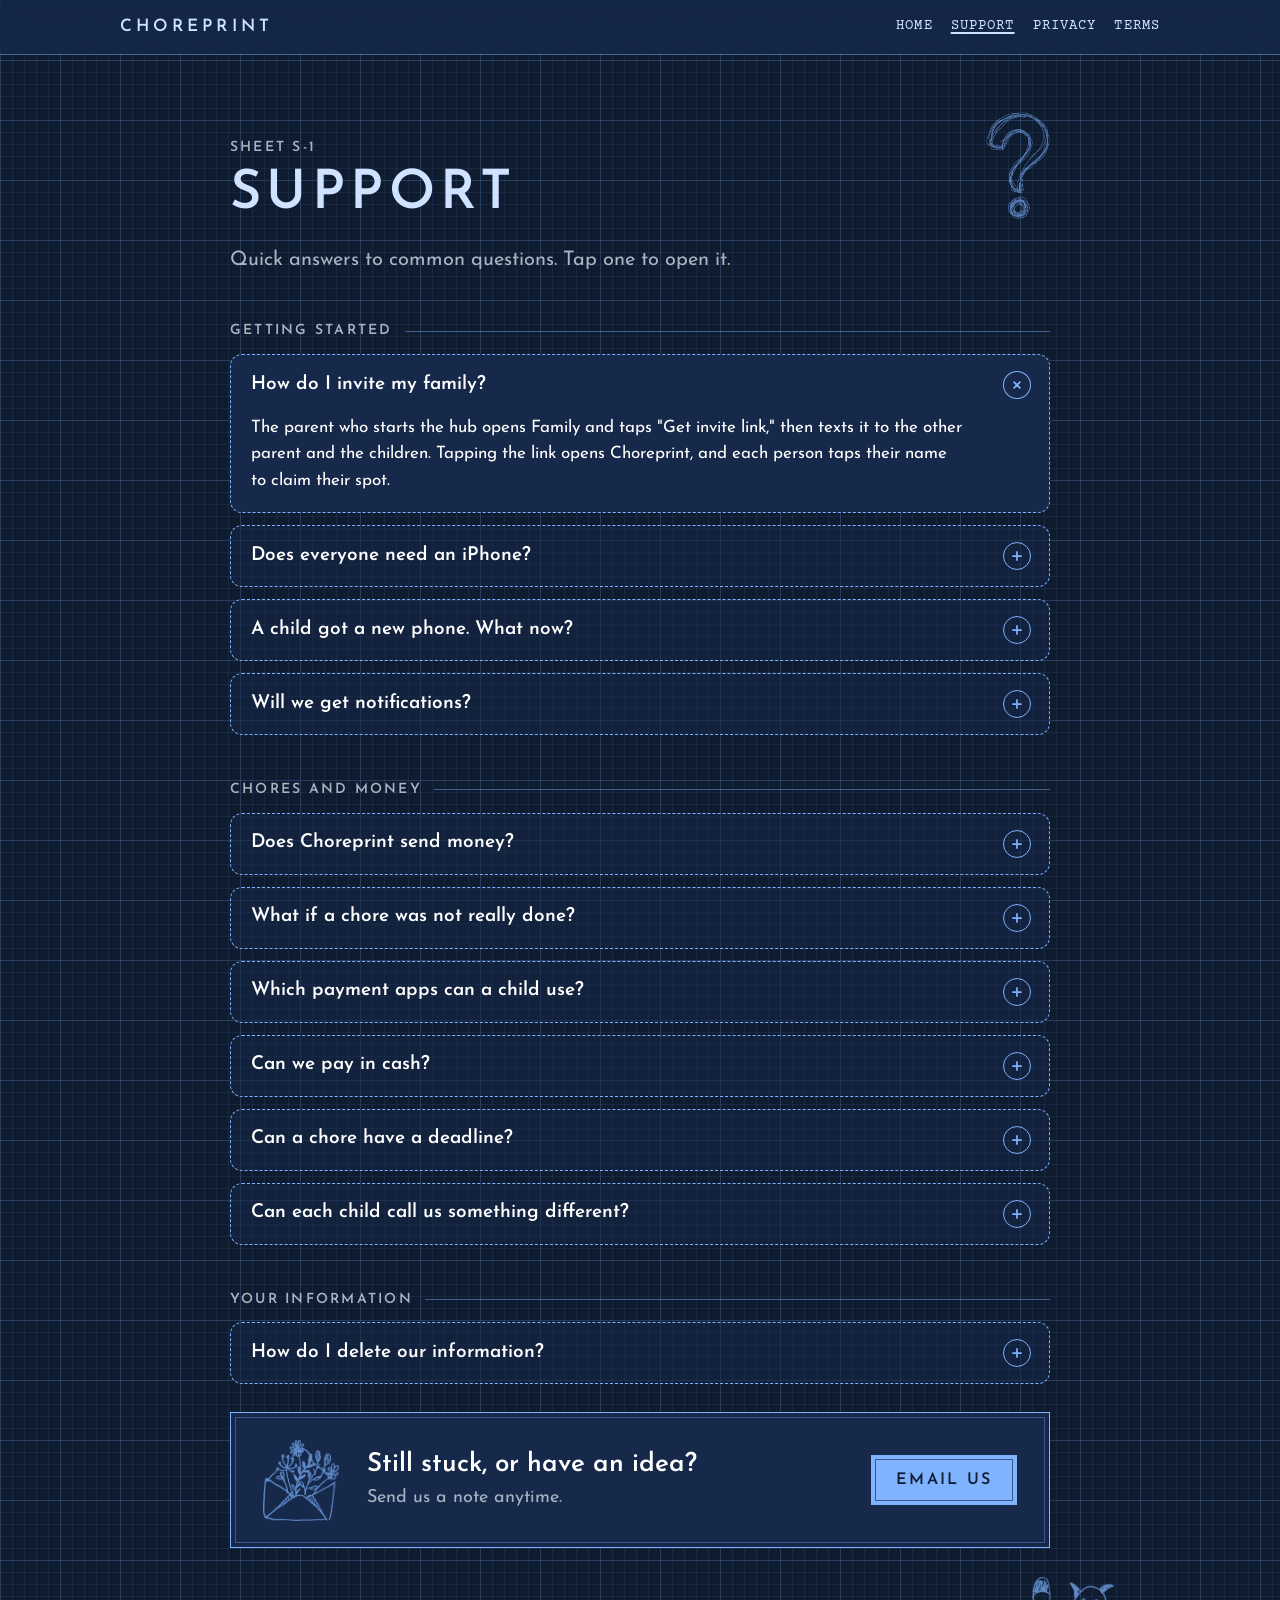
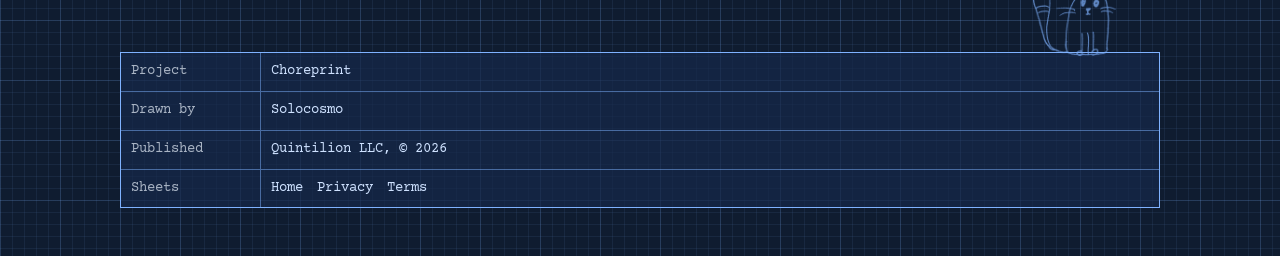
==== contact.html @ 7bf669b1 "Choreprint website: home, privacy, terms, and support Co-Authored-By: Claude Opus 5.5 <noreply@anthr" ====
<!doctype html>
<html lang="en">
<head>
<meta charset="utf-8">
<meta name="viewport" content="width=device-width, initial-scale=1">
<title>Support: Choreprint</title>
<meta name="description" content="Help with Choreprint: inviting your family, iCloud, payouts, and how to reach us.">
<script src="theme.js"></script>
<link rel="stylesheet" href="style.css">
</head>
<body>
<a class="skip" href="#main">Skip to content</a>
<header class="top">
  <div class="inner">
    <a class="wordmark" href="./">Choreprint</a>
    <nav aria-label="Site">
      <a href="./">Home</a>
      <a href="contact.html" aria-current="page">Support</a>
      <a href="privacy.html">Privacy</a>
      <a href="terms.html">Terms</a>
    </nav>
  </div>
</header>

<main id="main" class="doc faq">
  <div class="doc-head faq-head">
    <div>
      <p class="label">Sheet S-1</p>
      <h1>Support</h1>
    </div>
    <span class="doodle" style="--src: url(img/doodle-question.png)" aria-hidden="true"></span>
  </div>
  <p class="doc-lede">Quick answers to common questions. Tap one to open it.</p>

  <section class="faq-group" aria-labelledby="g1">
    <h2 id="g1" class="label">Getting started</h2>
    <details class="qa" open>
      <summary><span>How do I invite my family?</span><span class="pm" aria-hidden="true"><svg class="ico" viewBox="0 0 24 24" fill="none" stroke="currentColor" stroke-width="3" stroke-linecap="round"><path d="M12 5v14M5 12h14"/></svg></span></summary>
      <div class="a"><p>The parent who starts the hub opens Family and taps "Get invite link," then texts it to the other parent and the children. Tapping the link opens Choreprint, and each person taps their name to claim their spot.</p></div>
    </details>
    <details class="qa">
      <summary><span>Does everyone need an iPhone?</span><span class="pm" aria-hidden="true"><svg class="ico" viewBox="0 0 24 24" fill="none" stroke="currentColor" stroke-width="3" stroke-linecap="round"><path d="M12 5v14M5 12h14"/></svg></span></summary>
      <div class="a"><p>Yes. Choreprint runs on iPhone and iPad and shares your hub through iCloud, so each person needs an Apple Account signed in to iCloud. Children can use an Apple Account set up through Family Sharing.</p></div>
    </details>
    <details class="qa">
      <summary><span>A child got a new phone. What now?</span><span class="pm" aria-hidden="true"><svg class="ico" viewBox="0 0 24 24" fill="none" stroke="currentColor" stroke-width="3" stroke-linecap="round"><path d="M12 5v14M5 12h14"/></svg></span></summary>
      <div class="a"><p>Send them the invite link again. They tap "I'm already on here," pick their name, and a parent enters the PIN to confirm.</p></div>
    </details>
    <details class="qa">
      <summary><span>Will we get notifications?</span><span class="pm" aria-hidden="true"><svg class="ico" viewBox="0 0 24 24" fill="none" stroke="currentColor" stroke-width="3" stroke-linecap="round"><path d="M12 5v14M5 12h14"/></svg></span></summary>
      <div class="a"><p>Yes, if you allow them. Children can hear about new special chores right away, so they can grab one first, plus answers to their questions and payments. Parents hear about chores to check off, <span class="nw">cash-out</span> requests, and questions. Each person picks which ones they get in Settings. They usually arrive within a minute, but iOS can hold them back, and a phone where Choreprint was swiped closed gets them only after it is opened again.</p></div>
    </details>
  </section>

  <section class="faq-group" aria-labelledby="g2">
    <h2 id="g2" class="label">Chores and money</h2>
    <details class="qa">
      <summary><span>Does Choreprint send money?</span><span class="pm" aria-hidden="true"><svg class="ico" viewBox="0 0 24 24" fill="none" stroke="currentColor" stroke-width="3" stroke-linecap="round"><path d="M12 5v14M5 12h14"/></svg></span></summary>
      <div class="a"><p>No. Choreprint keeps track of what each child has earned. When it is time to pay, it opens Cash App, Venmo, or PayPal with the details filled in. You can also pay in cash or in person and mark it paid.</p></div>
    </details>
    <details class="qa">
      <summary><span>What if a chore was not really done?</span><span class="pm" aria-hidden="true"><svg class="ico" viewBox="0 0 24 24" fill="none" stroke="currentColor" stroke-width="3" stroke-linecap="round"><path d="M12 5v14M5 12h14"/></svg></span></summary>
      <div class="a"><p>A parent can send it back with a note before checking it off. After it is checked off, swipe left on it in that child's history to take the money back, ask for a redo, or record that it was paid another way.</p></div>
    </details>
    <details class="qa">
      <summary><span>Which payment apps can a child use?</span><span class="pm" aria-hidden="true"><svg class="ico" viewBox="0 0 24 24" fill="none" stroke="currentColor" stroke-width="3" stroke-linecap="round"><path d="M12 5v14M5 12h14"/></svg></span></summary>
      <div class="a"><p>It depends on age. Add each child's age on their page in Family, and Choreprint offers only what fits. Under&nbsp;13, cash or in person. From 13&nbsp;to&nbsp;17, Cash App or Venmo with a teen account that a parent sets up or approves in that app, or cash. From&nbsp;18, any of them, including PayPal. Each app is set up on its own, outside Choreprint, and the ages count up by themselves every year.</p></div>
    </details>
    <details class="qa">
      <summary><span>Can we pay in cash?</span><span class="pm" aria-hidden="true"><svg class="ico" viewBox="0 0 24 24" fill="none" stroke="currentColor" stroke-width="3" stroke-linecap="round"><path d="M12 5v14M5 12h14"/></svg></span></summary>
      <div class="a"><p>Yes, at any age. A child asks for their money in cash or in person, a parent hands it over, and either of them marks it paid.</p></div>
    </details>
    <details class="qa">
      <summary><span>Can a chore have a deadline?</span><span class="pm" aria-hidden="true"><svg class="ico" viewBox="0 0 24 24" fill="none" stroke="currentColor" stroke-width="3" stroke-linecap="round"><path d="M12 5v14M5 12h14"/></svg></span></summary>
      <div class="a"><p>Yes. Daily, <span class="nw">every-child</span>, and <span class="nw">certain-days</span> chores can have a <span class="nw">finish-by</span> time, like noon for making beds. After that time the chore closes for the day, so nobody can grab it or mark it done late. Anytime chores, like the dishes, have no time limit.</p></div>
    </details>
    <details class="qa">
      <summary><span>Can each child call us something different?</span><span class="pm" aria-hidden="true"><svg class="ico" viewBox="0 0 24 24" fill="none" stroke="currentColor" stroke-width="3" stroke-linecap="round"><path d="M12 5v14M5 12h14"/></svg></span></summary>
      <div class="a"><p>Yes. When you set up a child, you choose what that child calls each parent. They see those names everywhere in the app.</p></div>
    </details>
  </section>

  <section class="faq-group" aria-labelledby="g3">
    <h2 id="g3" class="label">Your information</h2>
    <details class="qa">
      <summary><span>How do I delete our information?</span><span class="pm" aria-hidden="true"><svg class="ico" viewBox="0 0 24 24" fill="none" stroke="currentColor" stroke-width="3" stroke-linecap="round"><path d="M12 5v14M5 12h14"/></svg></span></summary>
      <div class="a"><p>The parent who started the hub can delete it from Settings, which erases everything for everyone. Anyone else can leave from Settings. See the <a href="privacy.html#deleting">privacy policy</a> for details.</p></div>
    </details>
  </section>

  <section class="cta-band frame" aria-labelledby="cta-h">
    <span class="doodle" style="--src: url(img/doodle08.png)" aria-hidden="true"></span>
    <div class="txt">
      <h2 id="cta-h">Still stuck, or have an idea?</h2>
      <p>Send us a note anytime.</p>
    </div>
    <a class="btn" href="mailto:solocosmo@icloud.com?subject=Choreprint%20support">Email us</a>
  </section>
</main>

<footer>
  <span class="doodle footer-cat" style="--src: url(img/doodle27.png)" aria-hidden="true"></span>
  <div class="titleblock">
    <div>Project</div><div>Choreprint</div>
    <div>Drawn by</div><div>Solocosmo</div>
    <div>Published</div><div>Quintilion LLC, &copy; 2026</div>
    <div>Sheets</div><div><a href="./">Home</a><a href="privacy.html">Privacy</a><a href="terms.html">Terms</a></div>
  </div>
</footer>
</body>
</html>
---- style.css ----
/* Choreprint site: the app's blueprint sheet. Whiteprint by day, midnight graphite at night. */

@font-face {
  font-family: "Josefin Sans";
  src: url("fonts/JosefinSans.ttf") format("truetype");
  font-weight: 100 700;
  font-display: swap;
}
@font-face {
  font-family: "Courier Prime";
  src: url("fonts/CourierPrime-Regular.ttf") format("truetype");
  font-weight: 400;
  font-display: swap;
}
@font-face {
  font-family: "Courier Prime";
  src: url("fonts/CourierPrime-Bold.ttf") format("truetype");
  font-weight: 700;
  font-display: swap;
}

:root {
  --bg: #EEF5FD;
  --card: #FFFFFF;
  --ink: #1F5FAE;
  --title: #22303F;
  /* Day colors that carry text are at least 4.5:1 on the page (WCAG AA), same as the app. */
  --muted: #446EA8;
  --line: #3A78C9;
  --accent: #336DBA;
  --grid-minor: rgba(58, 120, 201, 0.09);
  --grid-major: rgba(58, 120, 201, 0.17);
  --glass: rgba(220, 232, 247, 0.82);
  --daily: #926400;
  --weekly: #357A4D;
  --everyday: #277784;
  --anytime: #336DBA;
  --special: #CA3527;
  --timed: #7759C8;
  --go: #297B4D;
  --bezel: #1C2433;
  --lift: 0 34px 60px -30px rgba(20, 50, 100, 0.5);
  color-scheme: light;
}

:root[data-theme="night"] {
  --bg: #0F1C30;
  --card: #16294A;
  --ink: #CFE2FF;
  --title: #FFFFFF;
  --muted: #A9B4C4;
  --line: #7FB2FF;
  --accent: #7FB2FF;
  --grid-minor: rgba(127, 178, 255, 0.08);
  --grid-major: rgba(127, 178, 255, 0.15);
  --glass: rgba(22, 41, 74, 0.82);
  --daily: #FFD166;
  --weekly: #8FD9A8;
  --everyday: #6FD3DF;
  --anytime: #7FB2FF;
  --special: #FF8A7A;
  --timed: #BCA6FF;
  --go: #7EE0A6;
  --bezel: #04070D;
  --lift: 0 34px 60px -26px rgba(0, 0, 0, 0.7);
  color-scheme: dark;
}

@media (prefers-color-scheme: dark) {
  :root:not([data-theme="day"]) {
    --bg: #0F1C30;
    --card: #16294A;
    --ink: #CFE2FF;
    --title: #FFFFFF;
    --muted: #A9B4C4;
    --line: #7FB2FF;
    --accent: #7FB2FF;
    --grid-minor: rgba(127, 178, 255, 0.08);
    --grid-major: rgba(127, 178, 255, 0.15);
    --glass: rgba(22, 41, 74, 0.82);
    --daily: #FFD166;
    --weekly: #8FD9A8;
    --everyday: #6FD3DF;
    --anytime: #7FB2FF;
    --special: #FF8A7A;
    --timed: #BCA6FF;
    --go: #7EE0A6;
    --bezel: #04070D;
    --lift: 0 34px 60px -26px rgba(0, 0, 0, 0.7);
    color-scheme: dark;
  }
}

* { box-sizing: border-box; }

html { -webkit-text-size-adjust: 100%; scroll-padding-top: 96px; }
@media (prefers-reduced-motion: no-preference) { html { scroll-behavior: smooth; } }

body {
  margin: 0;
  color: var(--ink);
  background-color: var(--bg);
  background-image:
    linear-gradient(var(--grid-major) 1px, transparent 1px),
    linear-gradient(90deg, var(--grid-major) 1px, transparent 1px),
    linear-gradient(var(--grid-minor) 1px, transparent 1px),
    linear-gradient(90deg, var(--grid-minor) 1px, transparent 1px);
  background-size: 60px 60px, 60px 60px, 12px 12px, 12px 12px;
  font-family: "Josefin Sans", "Futura", "Avenir Next", sans-serif;
  font-size: 18px;
  line-height: 1.55;
  min-height: 100vh;
}

p, li { text-wrap: pretty; }
a { color: var(--ink); text-underline-offset: 3px; }
a:hover { color: var(--title); }
:focus-visible { outline: 2px solid var(--line); outline-offset: 3px; }

.skip { position: absolute; left: -999px; top: 0; }
.skip:focus { left: 12px; top: 12px; background: var(--card); padding: 8px 12px; z-index: 10; }

/* Line icons, drawn in the current text color */
.ico { width: 1em; height: 1em; flex: none; vertical-align: -0.125em; }

/* Frosted glass header, like the app's */
.top {
  position: sticky; top: 0; z-index: 5;
  background: var(--glass);
  -webkit-backdrop-filter: blur(14px);
  backdrop-filter: blur(14px);
  border-bottom: 1px solid color-mix(in srgb, var(--line) 45%, transparent);
}
.top .inner {
  max-width: 1080px; margin: 0 auto; padding: 14px 20px;
  display: flex; align-items: center; justify-content: space-between; gap: 16px;
}
.wordmark {
  font-weight: 600; letter-spacing: 0.24em; text-transform: uppercase;
  text-decoration: none; color: var(--ink); font-size: 17px;
}
.top nav { display: flex; gap: 18px; flex-wrap: wrap; }
.top nav a {
  font-family: "Courier Prime", monospace; font-size: 14px; text-decoration: none;
  text-transform: uppercase; letter-spacing: 0.08em;
}
.top nav a[aria-current="page"] { text-decoration: underline; text-decoration-thickness: 1.5px; }

main { max-width: 1080px; margin: 0 auto; padding: 0 20px 8px; }

.label {
  font-family: "Josefin Sans", sans-serif; font-weight: 600; font-size: 14px;
  letter-spacing: 0.16em; text-transform: uppercase; color: var(--muted);
}

/* ---------- Shared pieces ---------- */

.btn {
  display: inline-flex; align-items: center; justify-content: center; gap: 10px;
  min-height: 50px; padding: 0 24px;
  font-family: "Josefin Sans", sans-serif; font-weight: 600; font-size: 16px; letter-spacing: 0.14em; text-transform: uppercase;
  text-decoration: none; color: var(--bg); background: var(--accent);
  border: 1.5px solid var(--accent); border-radius: 0;
  box-shadow: inset 0 0 0 3px var(--accent), inset 0 0 0 4px color-mix(in srgb, var(--bg) 60%, transparent);
  white-space: nowrap; cursor: pointer;
}
.btn:hover { color: var(--bg); filter: brightness(0.94); }
.soon-chip {
  font-family: "Courier Prime", monospace; font-size: 14px; text-transform: uppercase; letter-spacing: 0.06em;
  color: var(--muted); border: 1px dashed var(--muted); padding: 6px 10px;
}

/* Double-rule frame (the house drawing's frame) */
.frame {
  background: var(--card);
  border: 1.2px solid var(--line);
  box-shadow: inset 0 0 0 4px var(--card), inset 0 0 0 4.75px color-mix(in srgb, var(--line) 45%, transparent);
  padding: 22px;
}

/* Crop-mark corners */
.corners { position: relative; padding: 22px; background: color-mix(in srgb, var(--card) 85%, transparent); }
.corners::before, .corners::after { content: ""; position: absolute; inset: 0; pointer-events: none;
  background:
    linear-gradient(var(--line), var(--line)) top left / 18px 1.5px no-repeat,
    linear-gradient(var(--line), var(--line)) top left / 1.5px 18px no-repeat,
    linear-gradient(var(--line), var(--line)) bottom right / 18px 1.5px no-repeat,
    linear-gradient(var(--line), var(--line)) bottom right / 1.5px 18px no-repeat;
}
.corners::after {
  background:
    linear-gradient(var(--line), var(--line)) top right / 18px 1.5px no-repeat,
    linear-gradient(var(--line), var(--line)) top right / 1.5px 18px no-repeat,
    linear-gradient(var(--line), var(--line)) bottom left / 18px 1.5px no-repeat,
    linear-gradient(var(--line), var(--line)) bottom left / 1.5px 18px no-repeat;
}

/* Tracing paper: see-through sheet with a dashed pencil outline */
.tracing { border: 1.4px dashed var(--line); border-radius: 12px; background: color-mix(in srgb, var(--card) 55%, transparent); padding: 22px; }

/* Doodles: tinted line art, like the app's margin sketches */
.doodle {
  display: block; flex: none; background: var(--line); opacity: 0.72;
  -webkit-mask: var(--src) center / contain no-repeat; mask: var(--src) center / contain no-repeat;
}

/* Chore bubbles, outlined in each chore type's pencil color (same as the app's cards) */
.bubble {
  background: var(--card); border: 1.5px solid var(--c, var(--line)); border-radius: 16px;
  padding: 14px 14px 14px 18px; display: flex; align-items: center; gap: 14px;
}
.bubble .grow { flex: 1; min-width: 0; }
.bubble .t { font-weight: 600; font-size: 18px; line-height: 1.25; color: var(--title); }
.bubble .d { margin-top: 4px; font-size: 16px; line-height: 1.4; color: var(--muted); }
.tags { display: flex; flex-wrap: wrap; align-items: center; gap: 6px 10px; margin-top: 8px; }
.tag { display: inline-flex; align-items: center; gap: 5px; font-family: "Courier Prime", monospace; font-size: 13px; line-height: 1.2; color: var(--c, var(--line)); }
.chip {
  display: inline-block; font-family: "Courier Prime", monospace; font-size: 12px; line-height: 1.4; text-transform: uppercase;
  color: var(--chip, var(--go)); border: 0.8px dashed color-mix(in srgb, var(--chip, var(--go)) 75%, transparent);
  padding: 1px 6px; white-space: nowrap;
}

/* Money pill: a box with tick marks past each corner, like a dimensioned callout */
.money {
  position: relative; flex: none;
  font-family: "Courier Prime", monospace; font-weight: 700; font-size: 19px; line-height: 1.3; color: var(--ink);
  padding: 3px 9px; border: 1px solid var(--line); white-space: nowrap;
}
.money::before {
  content: ""; position: absolute; inset: -5px; pointer-events: none;
  background:
    linear-gradient(var(--line), var(--line)) left 0 top 4px / 4px 1px no-repeat,
    linear-gradient(var(--line), var(--line)) left 4px top 0 / 1px 4px no-repeat,
    linear-gradient(var(--line), var(--line)) right 0 top 4px / 4px 1px no-repeat,
    linear-gradient(var(--line), var(--line)) right 4px top 0 / 1px 4px no-repeat,
    linear-gradient(var(--line), var(--line)) left 0 bottom 4px / 4px 1px no-repeat,
    linear-gradient(var(--line), var(--line)) left 4px bottom 0 / 1px 4px no-repeat,
    linear-gradient(var(--line), var(--line)) right 0 bottom 4px / 4px 1px no-repeat,
    linear-gradient(var(--line), var(--line)) right 4px bottom 0 / 1px 4px no-repeat;
}
.rate { flex: none; display: grid; justify-items: end; gap: 4px; }
.rate small { font-family: "Courier Prime", monospace; font-size: 12px; color: var(--muted); }

/* App-style buttons for the little UI pieces */
.btn-app {
  display: inline-flex; align-items: center; justify-content: center; min-height: 42px; padding: 0 16px;
  font-weight: 600; font-size: 14px; letter-spacing: 0.12em; text-transform: uppercase; white-space: nowrap;
  color: var(--ink); background: var(--card); border: 1.5px solid var(--line);
  box-shadow: inset 0 0 0 3px var(--card), inset 0 0 0 3.75px color-mix(in srgb, var(--line) 45%, transparent);
}
.btn-app.filled { color: var(--bg); background: var(--accent); box-shadow: inset 0 0 0 3px var(--accent), inset 0 0 0 4px color-mix(in srgb, var(--bg) 60%, transparent); }

/* Green check list */
.checks { list-style: none; margin: 0; padding: 0; display: grid; grid-template-columns: repeat(2, minmax(0, 1fr)); gap: 14px 28px; }
.checks li { display: flex; gap: 12px; align-items: flex-start; color: var(--title); }
.checks li > .ico {
  width: 26px; height: 26px; padding: 4px; margin-top: -1px;
  color: var(--go); border: 1.5px solid var(--go); border-radius: 50%;
}
.checks b { display: block; font-weight: 600; }
.checks li span span { color: var(--muted); }

/* ---------- Home ---------- */

/* Section heading: detail callout bubble, caps title, and a rule, like a plan sheet */
.sec-h {
  display: flex; align-items: center; gap: 14px; margin: 84px 0 24px;
  font-weight: 600; font-size: 15px; letter-spacing: 0.18em; text-transform: uppercase; color: var(--ink);
}
.sec-h::after { content: ""; flex: 1; min-width: 24px; height: 1px; background: color-mix(in srgb, var(--line) 50%, transparent); }
.callout {
  position: relative; flex: none; width: 52px; height: 52px;
  border: 1.5px solid var(--line); border-radius: 50%; background: var(--card);
  font-family: "Courier Prime", monospace; letter-spacing: 0; color: var(--ink);
}
.callout::before { content: ""; position: absolute; left: 0; right: 0; top: 50%; border-top: 1px solid var(--line); }
.callout b { position: absolute; left: 0; right: 0; top: 7px; text-align: center; font-size: 17px; line-height: 1; }
.callout i { position: absolute; left: 0; right: 0; bottom: 8px; text-align: center; font-style: normal; font-size: 11px; line-height: 1; color: var(--muted); }

/* Hero */
.hero {
  display: grid; grid-template-columns: minmax(0, 1fr) auto; gap: clamp(28px, 5vw, 72px);
  align-items: center; padding: 60px 0 8px;
}
.hero h1 {
  margin: 14px 0 0; font-weight: 600; font-size: clamp(42px, 6vw, 74px); line-height: 1.04;
  color: var(--title); letter-spacing: -0.005em;
}
.hero h1 > span { display: block; }
.hero h1 .paid { color: var(--line); }
.nw { white-space: nowrap; }
.scribble { position: relative; font-style: normal; white-space: nowrap; }
.scribble::after {
  content: ""; position: absolute; left: -2%; right: -3%; bottom: -0.16em; height: 0.26em;
  background: currentColor; opacity: 0.8;
  -webkit-mask: url("data:image/svg+xml,%3Csvg xmlns='http://www.w3.org/2000/svg' viewBox='0 0 200 14' preserveAspectRatio='none'%3E%3Cpath d='M3 9 C 40 4, 92 3, 132 6 S 186 10, 197 4' fill='none' stroke='black' stroke-width='3.2' stroke-linecap='round' vector-effect='non-scaling-stroke'/%3E%3C/svg%3E") center / 100% 100% no-repeat;
  mask: url("data:image/svg+xml,%3Csvg xmlns='http://www.w3.org/2000/svg' viewBox='0 0 200 14' preserveAspectRatio='none'%3E%3Cpath d='M3 9 C 40 4, 92 3, 132 6 S 186 10, 197 4' fill='none' stroke='black' stroke-width='3.2' stroke-linecap='round' vector-effect='non-scaling-stroke'/%3E%3C/svg%3E") center / 100% 100% no-repeat;
}
.hero .sub { margin: 26px 0 0; font-size: clamp(20px, 2.3vw, 25px); line-height: 1.35; color: var(--muted); }
.cta-row { margin-top: 30px; display: flex; flex-wrap: wrap; gap: 12px 14px; align-items: center; }

/* Phone mockup: drawn at real iPhone size in points, then zoomed down */
.phone-wrap { justify-self: center; }
.phone {
  zoom: 0.64;
  position: relative; width: 416px; height: 870px; padding: 13px; border-radius: 62px;
  background: var(--bezel);
  box-shadow: var(--lift), inset 0 0 0 2px color-mix(in srgb, var(--bezel) 65%, #8A9AB5);
}
.phone .screen {
  position: relative; height: 100%; border-radius: 49px; overflow: hidden;
  background-color: var(--bg);
  background-image:
    linear-gradient(var(--grid-major) 1px, transparent 1px),
    linear-gradient(90deg, var(--grid-major) 1px, transparent 1px),
    linear-gradient(var(--grid-minor) 1px, transparent 1px),
    linear-gradient(90deg, var(--grid-minor) 1px, transparent 1px);
  background-size: 60px 60px, 60px 60px, 12px 12px, 12px 12px;
  line-height: 1.3;
}
.phone .island { position: absolute; z-index: 3; top: 11px; left: 50%; width: 124px; height: 36px; margin-left: -62px; border-radius: 18px; background: #000; }
.phone .glass {
  position: relative; z-index: 2; background: var(--glass);
  -webkit-backdrop-filter: blur(14px); backdrop-filter: blur(14px);
  border-bottom: 1px solid color-mix(in srgb, var(--line) 35%, transparent);
}
.phone .status {
  display: flex; justify-content: space-between; align-items: center; height: 56px; padding: 6px 34px 0 52px;
  font: 600 17px/1 -apple-system, BlinkMacSystemFont, "Helvetica Neue", sans-serif; color: var(--title);
}
.phone .batt { position: relative; width: 26px; height: 13px; border: 1.5px solid currentColor; border-radius: 4px; }
.phone .batt::before { content: ""; position: absolute; inset: 1.5px 6px 1.5px 1.5px; background: currentColor; border-radius: 1.5px; }
.phone .batt::after { content: ""; position: absolute; right: -4.5px; top: 3px; width: 2px; height: 4px; background: currentColor; border-radius: 0 1px 1px 0; }
.phone .nav { display: flex; justify-content: space-between; align-items: center; padding: 4px 16px 12px; color: var(--ink); font-size: 17px; }
.phone .nav .back { display: inline-flex; align-items: center; gap: 2px; }
.phone .nav .ttl { font-weight: 600; font-size: 13px; letter-spacing: 0.12em; text-transform: uppercase; }
.phone .nav .ico { width: 22px; height: 22px; }
.phone .body { display: grid; gap: 12px; padding: 16px; }
.phone .hello { display: flex; align-items: center; gap: 12px; }
.phone .av { width: 48px; height: 48px; border-radius: 50%; background: var(--av); color: #fff; display: grid; place-items: center; }
.phone .av .ico { width: 24px; height: 24px; }
.phone .hi { font-size: 22px; font-weight: 600; color: var(--ink); }
.phone .bal { font-size: 16px; color: var(--ink); margin-top: 2px; }
.phone .hello .doodle { width: 46px; height: 80px; margin: -6px 10px -6px auto; transform: rotate(6deg); }
.phone .ph {
  display: flex; align-items: center; gap: 8px; padding-top: 12px; white-space: nowrap;
  color: var(--c); font-weight: 600; font-size: 13px; letter-spacing: 0.12em; text-transform: uppercase;
}
.phone .ph .ico { width: 15px; height: 15px; }
.phone .ph::after { content: ""; order: 2; flex: 1; height: 1px; background: color-mix(in srgb, var(--c) 50%, transparent); }
.phone .ph .chev { order: 3; width: 12px; height: 12px; }
.phone .home-ind { position: absolute; z-index: 3; bottom: 9px; left: 50%; width: 136px; height: 5px; margin-left: -68px; border-radius: 3px; background: var(--title); opacity: 0.85; }

/* Three figures, like dimensions on a drawing */
.figures { margin-top: 64px; padding: 8px; display: grid; grid-template-columns: repeat(3, minmax(0, 1fr)); }
.figures > div { display: flex; align-items: center; gap: 18px; padding: 18px 22px; }
.figures > div + div { border-left: 1px dashed color-mix(in srgb, var(--line) 55%, transparent); }
.figures b { font-weight: 600; font-size: 66px; line-height: 0.8; color: var(--line); padding-top: 0.12em; }
.figures span { font-size: 17px; line-height: 1.35; color: var(--title); }

/* How it works */
.steps { list-style: none; margin: 0; padding: 0; display: grid; gap: 18px; grid-template-columns: repeat(3, minmax(0, 1fr)); }
.step { display: flex; flex-direction: column; gap: 14px; padding: 26px 24px 24px; }
.step .n {
  width: 40px; height: 40px; border: 1.5px solid var(--line); border-radius: 50%;
  display: grid; place-items: center; font-family: "Courier Prime", monospace; font-weight: 700; font-size: 18px; color: var(--ink);
}
.step h3 { margin: 0; font-weight: 600; font-size: 23px; line-height: 1.2; color: var(--title); }
.step p { margin: 6px 0 0; font-size: 17px; line-height: 1.45; color: var(--muted); }
.step .mini { margin-top: auto; padding-top: 8px; }
.flow { display: flex; align-items: center; flex-wrap: wrap; gap: 10px; }
.flow > .ico { width: 20px; height: 20px; color: var(--muted); }
.wallet-mini { display: flex; align-items: center; justify-content: space-between; flex-wrap: wrap; gap: 10px 14px; }
.wallet-mini .label { display: block; font-size: 12px; }
.wallet-mini b { font-family: "Courier Prime", monospace; font-size: 28px; line-height: 1.1; color: var(--ink); }

/* Six kinds of chores */
.kinds { display: grid; gap: 14px; grid-template-columns: repeat(3, minmax(0, 1fr)); }
.kinds .bubble { align-items: flex-start; padding-top: 16px; padding-bottom: 16px; }
.kinds .tag { margin-bottom: 8px; font-size: 13px; text-transform: uppercase; letter-spacing: 0.04em; }

/* Made for real families */
.fam { display: grid; gap: 18px; grid-template-columns: repeat(3, minmax(0, 1fr)); }
.fam-card { display: flex; flex-direction: column; gap: 22px; padding: 26px 24px; }
.fam-card .vis { min-height: 156px; display: flex; flex-direction: column; justify-content: center; }
.fam-card h3 { margin: 0; font-weight: 600; font-size: 22px; line-height: 1.2; color: var(--title); }
.fam-card p { margin: 6px 0 0; font-size: 17px; line-height: 1.45; color: var(--muted); }
.names { display: grid; gap: 10px; }
.names > div {
  display: flex; align-items: center; justify-content: space-between; gap: 12px; padding-bottom: 10px;
  border-bottom: 1px dashed color-mix(in srgb, var(--line) 45%, transparent);
  font-family: "Courier Prime", monospace; font-size: 14px; color: var(--muted);
}
.names > div:last-child { border-bottom: 0; padding-bottom: 0; }
.names b {
  font-family: "Josefin Sans", sans-serif; font-weight: 600; font-size: 18px; color: var(--title);
  padding: 3px 14px 1px; border: 1.5px solid var(--line); border-radius: 999px; background: var(--card);
}
.req { display: grid; gap: 14px; }
.req-row { display: flex; align-items: center; gap: 12px; }
.req-row .who { flex: 1; min-width: 0; font-size: 16px; line-height: 1.3; color: var(--muted); }
.req-row .who b { display: block; font-weight: 600; font-size: 18px; color: var(--ink); }
.dot { width: 38px; height: 38px; border-radius: 50%; background: var(--av); color: #fff; display: grid; place-items: center; flex: none; }
.dot .ico { width: 19px; height: 19px; }
.req .flow .btn-app { flex: 1 1 0; }

/* Folder tabs (the wallet's history) */
.folder-tabs { display: flex; gap: 8px; padding-left: 14px; }
.folder-tabs span {
  font-weight: 600; font-size: 12px; letter-spacing: 0.16em; text-transform: uppercase;
  padding: 7px 12px 5px; border: 1.5px solid color-mix(in srgb, var(--line) 45%, transparent); border-bottom: 0;
  border-radius: 10px 10px 0 0; color: var(--muted); background: color-mix(in srgb, var(--bg) 60%, transparent);
}
.folder-tabs span.on { color: var(--accent); border-color: var(--line); background: var(--bg); padding-top: 9px; position: relative; top: 1.5px; }
.folder { border: 1.5px solid var(--line); border-radius: 14px; background: var(--bg); padding: 4px 12px 12px; }
.folder .row { display: flex; justify-content: space-between; gap: 10px; padding: 9px 12px; border: 1.4px dashed var(--line); border-radius: 12px; margin-top: 8px; }
.folder .row b { font-weight: 400; font-size: 16px; color: var(--title); }
.folder .row span { font-family: "Courier Prime", monospace; font-weight: 700; }

/* Privacy promise */
.promise { margin-top: 84px; display: grid; grid-template-columns: auto minmax(0, 1fr); gap: 34px; align-items: center; padding: 34px 36px; }
.promise > .doodle { width: 128px; height: 144px; }
.promise h2 { margin: 0 0 20px; font-weight: 600; font-size: clamp(25px, 3.1vw, 34px); line-height: 1.15; color: var(--title); }
.more {
  display: inline-flex; align-items: center; gap: 8px; margin-top: 24px;
  font-weight: 600; font-size: 14px; letter-spacing: 0.12em; text-transform: uppercase; text-decoration: none;
}
.more:hover { text-decoration: underline; }
.more .ico { width: 18px; height: 18px; }

/* Contact band */
.cta-band { margin-top: 28px; display: flex; align-items: center; flex-wrap: wrap; gap: 18px 28px; padding: 26px 32px; }
.cta-band > .doodle { width: 76px; height: 82px; }
.cta-band .txt { flex: 1 1 240px; }
.cta-band h2 { margin: 0; font-weight: 600; font-size: 26px; line-height: 1.2; color: var(--title); }
.cta-band p { margin: 4px 0 0; color: var(--muted); }

/* ---------- Policy and support sheets ---------- */

.doc-head { display: flex; align-items: flex-end; justify-content: space-between; flex-wrap: wrap; gap: 14px 32px; padding: 56px 0 4px; }
.doc-head .label { margin: 0; }
.doc-head h1 {
  margin: 8px 0 0; font-weight: 600; font-size: clamp(34px, 5.4vw, 54px); line-height: 1.05;
  letter-spacing: 0.1em; text-transform: uppercase; color: var(--ink);
}
.eff {
  margin: 0 0 6px; font-family: "Courier Prime", monospace; font-size: 14px; letter-spacing: 0.06em; text-transform: uppercase;
  color: var(--muted); border: 1px dashed var(--muted); padding: 6px 10px;
}
.doc-lede { margin: 18px 0 0; max-width: 40em; font-size: 20px; color: var(--muted); }

/* The short version, with paper clips resting on the sheet */
.tldr { position: relative; margin-top: 44px; padding: 30px clamp(20px, 4vw, 40px); }
.tldr > h2 { margin: 0 0 22px; }
.tldr .checks li { font-size: 18px; line-height: 1.4; }
.tldr .checks li span span { display: block; margin-top: 2px; font-size: 16px; }
.clip { position: absolute; top: -40px; right: clamp(16px, 4vw, 44px); width: 104px; height: auto; transform: rotate(-8deg); filter: drop-shadow(4px 7px 5px rgba(0, 0, 0, 0.28)); pointer-events: none; }

.doc-grid { margin-top: 48px; display: grid; grid-template-columns: 236px minmax(0, 1fr); gap: 44px; align-items: start; }
.toc { position: sticky; top: 92px; }
.toc .label { margin: 0 0 12px; }
.toc ol { list-style: none; margin: 0; padding: 0; counter-reset: toc; border-left: 1px solid color-mix(in srgb, var(--line) 45%, transparent); }
.toc li { counter-increment: toc; }
.toc a { display: flex; gap: 10px; padding: 6px 12px; font-size: 16px; line-height: 1.3; color: var(--muted); text-decoration: none; }
.toc a::before { content: counter(toc, decimal-leading-zero); padding-top: 1px; font-family: "Courier Prime", monospace; font-size: 13px; color: var(--accent); }
.toc a:hover { color: var(--title); background: color-mix(in srgb, var(--card) 70%, transparent); }

.sections { display: grid; gap: 16px; counter-reset: sec; }
.card {
  counter-increment: sec; background: var(--card);
  border: 1.2px solid color-mix(in srgb, var(--line) 75%, transparent); padding: 24px 28px;
}
.card > h2 { display: flex; align-items: center; gap: 14px; margin: 0 0 4px; font-weight: 600; font-size: 22px; line-height: 1.25; color: var(--title); }
.card > h2::before {
  content: counter(sec, decimal-leading-zero); flex: none; padding: 2px 6px 1px;
  font-family: "Courier Prime", monospace; font-weight: 700; font-size: 14px; line-height: 1.2; color: var(--accent); border: 1px solid var(--line);
}
.card p, .card li { font-size: 17px; line-height: 1.55; color: var(--title); }
.card p { margin: 10px 0 0; }
.card ul { list-style: none; margin: 12px 0 0; padding: 0; display: grid; gap: 8px; }
.card ul li { position: relative; padding-left: 24px; }
.card ul li::before { content: ""; position: absolute; left: 3px; top: 0.5em; width: 7px; height: 7px; border: 1.5px solid var(--line); }
.note {
  display: flex; gap: 12px; align-items: flex-start; margin-top: 14px !important; padding: 12px 16px;
  border: 1.4px dashed var(--special); border-radius: 12px; background: color-mix(in srgb, var(--special) 6%, transparent);
}
.note .ico { width: 22px; height: 22px; margin-top: 1px; color: var(--special); }

/* Support: questions fold open like the app's question bubbles */
.faq { max-width: 860px; }
.faq-head .doodle { width: 64px; height: 108px; margin-bottom: 4px; }
.faq-group { margin-top: 44px; }
.faq-group > h2 { display: flex; align-items: center; gap: 12px; margin: 0 0 4px; }
.faq-group > h2::after { content: ""; flex: 1; height: 1px; background: color-mix(in srgb, var(--line) 45%, transparent); }
.qa { margin-top: 12px; border: 1.4px dashed var(--line); border-radius: 12px; background: color-mix(in srgb, var(--card) 55%, transparent); }
.qa[open] { background: var(--card); }
.qa summary {
  list-style: none; cursor: pointer; display: flex; align-items: center; justify-content: space-between; gap: 18px;
  padding: 16px 18px 16px 20px; font-weight: 600; font-size: 19px; line-height: 1.3; color: var(--title);
}
.qa summary::-webkit-details-marker { display: none; }
.qa summary .pm {
  flex: none; width: 28px; height: 28px; border: 1.5px solid var(--line); border-radius: 50%;
  display: grid; place-items: center; color: var(--line); transition: transform 0.2s ease;
}
.qa summary .pm .ico { width: 14px; height: 14px; }
.qa[open] summary .pm { transform: rotate(45deg); }
.qa .a { padding: 0 20px 18px; }
.qa .a p { margin: 0; max-width: 42em; font-size: 17px; line-height: 1.55; color: var(--title); }

/* Footer: title block, with the cat sitting on it */
footer { position: relative; max-width: 1080px; margin: 0 auto; padding: 96px 20px 48px; }
.footer-cat { position: absolute; right: 64px; top: 21px; width: 84px; height: 79px; }
.titleblock { display: grid; grid-template-columns: 140px minmax(0, 1fr); border: 1.2px solid var(--line); background: color-mix(in srgb, var(--card) 70%, transparent); font-family: "Courier Prime", monospace; font-size: 14px; }
.titleblock div { padding: 8px 10px; border-bottom: 0.75px solid color-mix(in srgb, var(--line) 50%, transparent); }
.titleblock div:nth-child(odd) { color: var(--muted); border-right: 0.75px solid color-mix(in srgb, var(--line) 50%, transparent); }
.titleblock div:nth-last-child(-n+2) { border-bottom: 0; }
.titleblock a { text-decoration: none; margin-right: 14px; display: inline-block; }
.titleblock a:hover { text-decoration: underline; }

/* ---------- Narrower screens ---------- */

@media (max-width: 979px) {
  .steps { grid-template-columns: 1fr; }
  .step { display: grid; grid-template-columns: auto minmax(0, 1fr) minmax(0, 250px); align-items: center; gap: 12px 22px; }
  .step .mini { margin: 0; padding: 0; }
  .kinds { grid-template-columns: repeat(2, minmax(0, 1fr)); }
  .fam { grid-template-columns: 1fr; }
  .fam-card { display: grid; grid-template-columns: minmax(0, 1fr) minmax(0, 1fr); align-items: center; gap: 28px; }
  .fam-card .txt { order: -1; }
  .fam-card .vis { min-height: 0; }
  .doc-grid { grid-template-columns: minmax(0, 1fr); gap: 22px; }
  .toc { position: static; }
  .toc ol { border-left: 0; display: flex; flex-wrap: wrap; gap: 8px; }
  .toc a { padding: 5px 12px 4px; font-size: 15px; border: 1px solid color-mix(in srgb, var(--line) 45%, transparent); border-radius: 999px; background: color-mix(in srgb, var(--card) 70%, transparent); }
}
@media (max-width: 739px) {
  .hero { grid-template-columns: minmax(0, 1fr); padding-top: 44px; }
  .phone { zoom: 0.6; }
  .figures { grid-template-columns: 1fr; }
  .figures > div + div { border-left: 0; border-top: 1px dashed color-mix(in srgb, var(--line) 55%, transparent); }
  .figures b { min-width: 1.1ch; text-align: center; }
  .promise { grid-template-columns: 1fr; gap: 18px; padding: 26px 22px; }
  .promise > .doodle { width: 86px; height: 98px; }
  .checks { grid-template-columns: 1fr; }
}
@media (max-width: 639px) {
  .kinds { grid-template-columns: 1fr; }
  .fam-card { grid-template-columns: 1fr; }
  .fam-card .txt { order: 0; }
  .step { grid-template-columns: auto minmax(0, 1fr); align-items: start; gap: 14px 18px; }
  .step .mini { grid-column: 1 / -1; }
  .card { padding: 20px; }
  .cta-band { padding: 22px; }
}
@media (max-width: 520px) {
  body { font-size: 17px; }
  /* Each half of the headline stays on one line, even on the smallest phones. */
  .hero h1 { font-size: min(42px, calc((100vw - 32px) / 8.9)); }
  .top .inner { flex-direction: column; align-items: flex-start; gap: 8px; }
  .sec-h { margin-top: 64px; }
  .titleblock { grid-template-columns: 92px minmax(0, 1fr); }
  .footer-cat { right: 28px; }
}

/* The smallest phones (320 points): shrink the phone drawing a little more so nothing runs off the side. */
@media (max-width: 359px) {
  .phone { zoom: 0.52; }
}
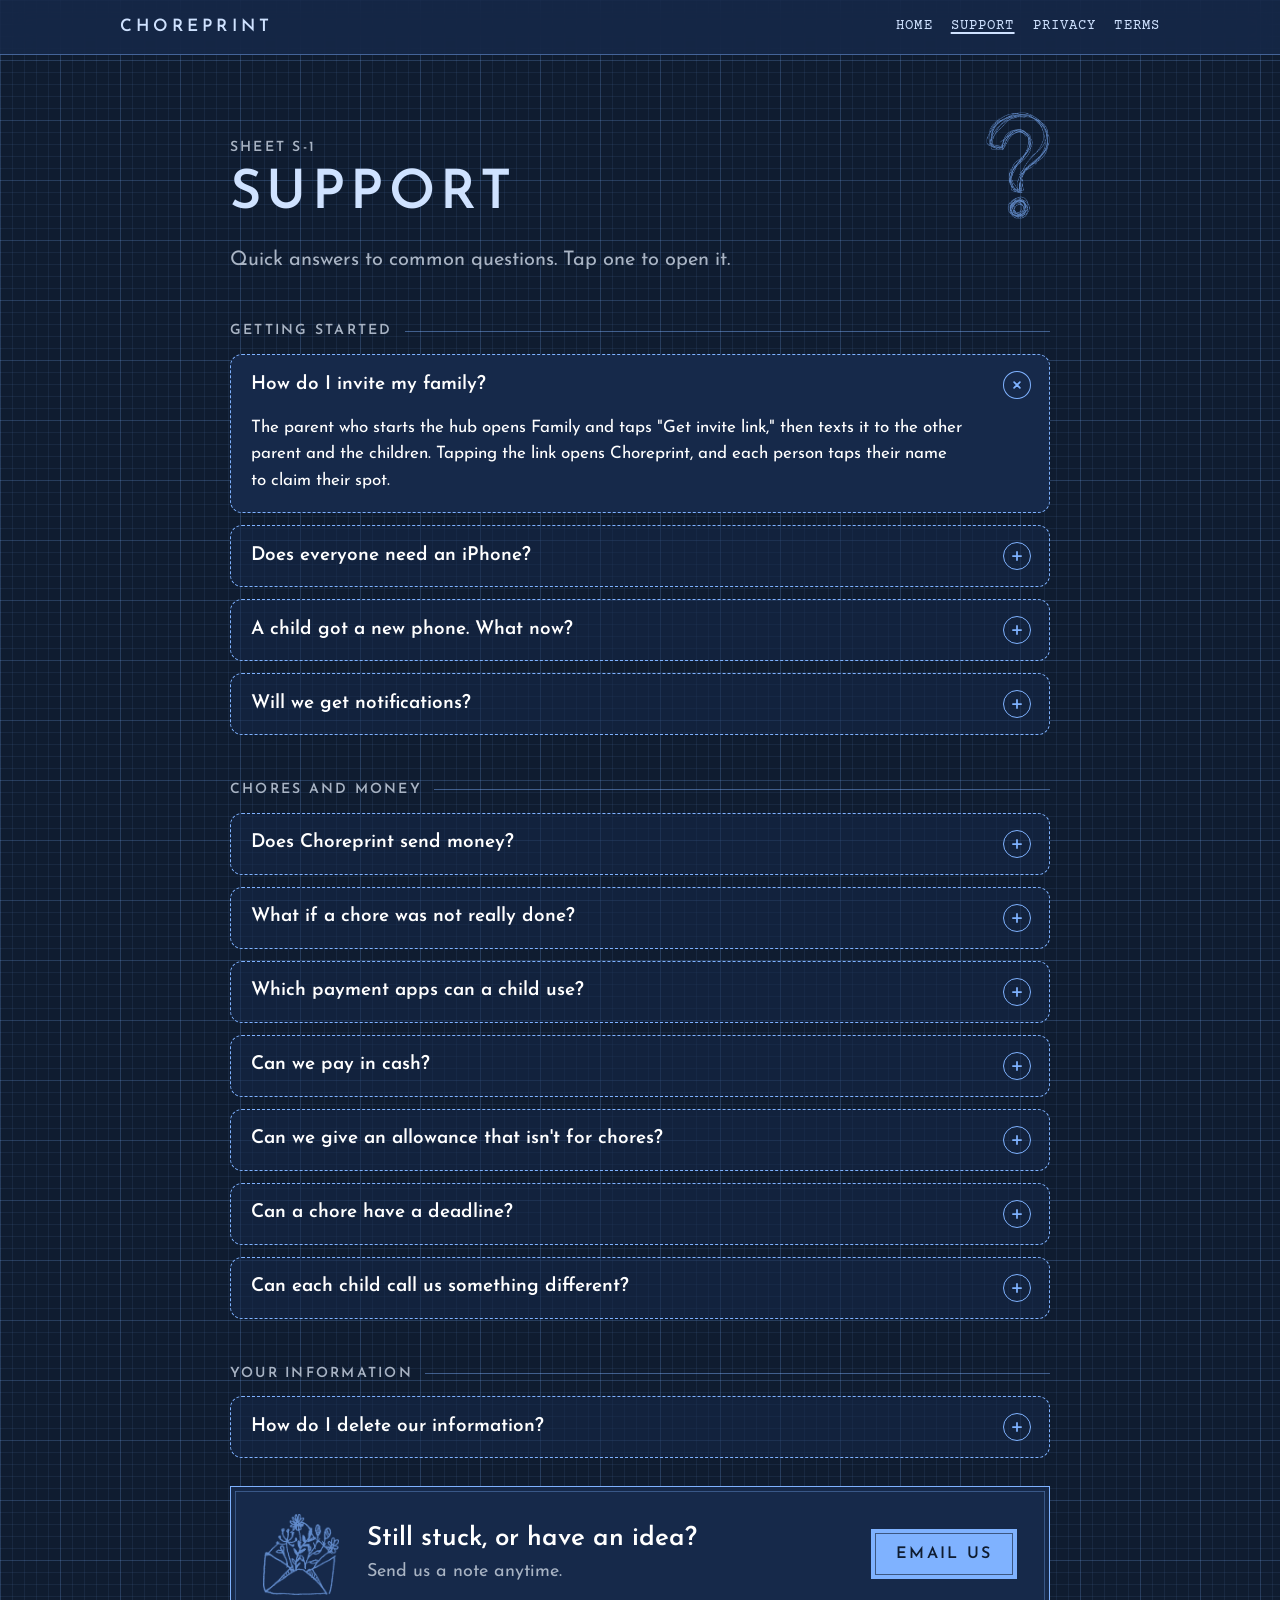
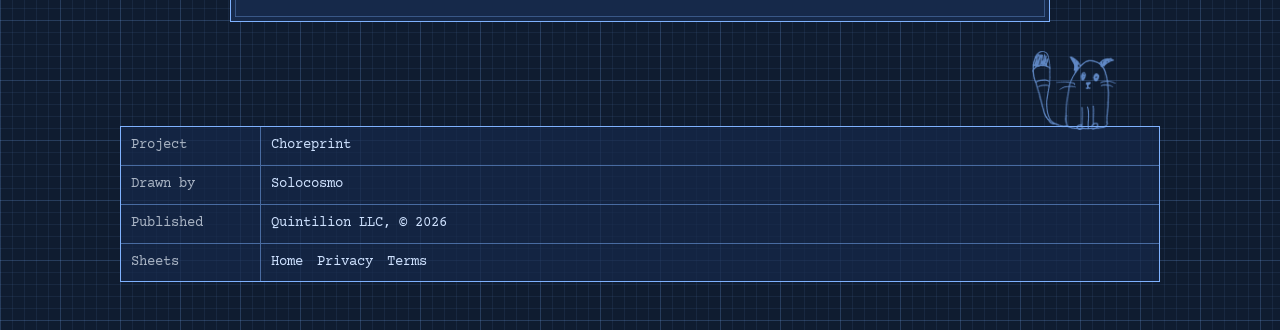
==== commit a94d39eb: "Allowances: privacy list and a support answer Co-Authored-By: Claude Opus 5.5 <noreply@anthropic.com" ====
--- a/contact.html
+++ b/contact.html
@@ -71,12 +71,16 @@
       <div class="a"><p>Yes, at any age. A child asks for their money in cash or in person, a parent hands it over, and either of them marks it paid.</p></div>
     </details>
     <details class="qa">
+      <summary><span>Can we give an allowance that isn't for chores?</span><span class="pm" aria-hidden="true"><svg class="ico" viewBox="0 0 24 24" fill="none" stroke="currentColor" stroke-width="3" stroke-linecap="round"><path d="M12 5v14M5 12h14"/></svg></span></summary>
+      <div class="a"><p>Yes. On a child's page in Family, set an amount and how often: every week, every 2 weeks, or every month, on the day you pick. It goes into their balance by itself and shows as Allowance in their history, and it doesn't count toward the chore leaderboard.</p></div>
+    </details>
+    <details class="qa">
       <summary><span>Can a chore have a deadline?</span><span class="pm" aria-hidden="true"><svg class="ico" viewBox="0 0 24 24" fill="none" stroke="currentColor" stroke-width="3" stroke-linecap="round"><path d="M12 5v14M5 12h14"/></svg></span></summary>
       <div class="a"><p>Yes. Daily, <span class="nw">every-child</span>, and <span class="nw">certain-days</span> chores can have a <span class="nw">finish-by</span> time, like noon for making beds. After that time the chore closes for the day, so nobody can grab it or mark it done late. Anytime chores, like the dishes, have no time limit.</p></div>
     </details>
     <details class="qa">
       <summary><span>Can each child call us something different?</span><span class="pm" aria-hidden="true"><svg class="ico" viewBox="0 0 24 24" fill="none" stroke="currentColor" stroke-width="3" stroke-linecap="round"><path d="M12 5v14M5 12h14"/></svg></span></summary>
-      <div class="a"><p>Yes. When you set up a child, you choose what that child calls each parent. They see those names everywhere in the app.</p></div>
+      <div class="a"><p>Yes. When you set up a child, you choose what that child calls each grown-up, whether that is Mom, Grandpa, or a first name. They see those names everywhere in the app.</p></div>
     </details>
   </section>
 
--- a/style.css
+++ b/style.css
@@ -267,6 +267,7 @@
   display: flex; align-items: center; gap: 14px; margin: 84px 0 24px;
   font-weight: 600; font-size: 15px; letter-spacing: 0.18em; text-transform: uppercase; color: var(--ink);
 }
+.sec-lede { margin: -6px 0 28px; max-width: 40em; font-size: 19px; line-height: 1.5; color: var(--muted); }
 .sec-h::after { content: ""; flex: 1; min-width: 24px; height: 1px; background: color-mix(in srgb, var(--line) 50%, transparent); }
 .callout {
   position: relative; flex: none; width: 52px; height: 52px;
@@ -299,10 +300,11 @@
 .hero .sub { margin: 26px 0 0; font-size: clamp(20px, 2.3vw, 25px); line-height: 1.35; color: var(--muted); }
 .cta-row { margin-top: 30px; display: flex; flex-wrap: wrap; gap: 12px 14px; align-items: center; }
 
-/* Phone mockup: drawn at real iPhone size in points, then zoomed down */
-.phone-wrap { justify-self: center; }
+/* Phone mockup: laid out at real iPhone size in points, then scaled down as a picture, so
+   every browser draws it the same (Safari laid out zoomed text wider than Chrome). */
+.phone-wrap { --s: 0.64; justify-self: center; width: calc(416px * var(--s)); height: calc(870px * var(--s)); }
 .phone {
-  zoom: 0.64;
+  transform: scale(var(--s)); transform-origin: top left;
   position: relative; width: 416px; height: 870px; padding: 13px; border-radius: 62px;
   background: var(--bezel);
   box-shadow: var(--lift), inset 0 0 0 2px color-mix(in srgb, var(--bezel) 65%, #8A9AB5);
@@ -335,7 +337,7 @@
 .phone .nav .back { display: inline-flex; align-items: center; gap: 2px; }
 .phone .nav .ttl { font-weight: 600; font-size: 13px; letter-spacing: 0.12em; text-transform: uppercase; }
 .phone .nav .ico { width: 22px; height: 22px; }
-.phone .body { display: grid; gap: 12px; padding: 16px; }
+.phone .body { display: grid; grid-template-columns: minmax(0, 1fr); gap: 12px; padding: 16px; }
 .phone .hello { display: flex; align-items: center; gap: 12px; }
 .phone .av { width: 48px; height: 48px; border-radius: 50%; background: var(--av); color: #fff; display: grid; place-items: center; }
 .phone .av .ico { width: 24px; height: 24px; }
@@ -343,7 +345,7 @@
 .phone .bal { font-size: 16px; color: var(--ink); margin-top: 2px; }
 .phone .hello .doodle { width: 46px; height: 80px; margin: -6px 10px -6px auto; transform: rotate(6deg); }
 .phone .ph {
-  display: flex; align-items: center; gap: 8px; padding-top: 12px; white-space: nowrap;
+  display: flex; align-items: center; gap: 8px; padding-top: 12px; min-width: 0;
   color: var(--c); font-weight: 600; font-size: 13px; letter-spacing: 0.12em; text-transform: uppercase;
 }
 .phone .ph .ico { width: 15px; height: 15px; }
@@ -536,7 +538,7 @@
 }
 @media (max-width: 739px) {
   .hero { grid-template-columns: minmax(0, 1fr); padding-top: 44px; }
-  .phone { zoom: 0.6; }
+  .phone-wrap { --s: 0.6; }
   .figures { grid-template-columns: 1fr; }
   .figures > div + div { border-left: 0; border-top: 1px dashed color-mix(in srgb, var(--line) 55%, transparent); }
   .figures b { min-width: 1.1ch; text-align: center; }
@@ -565,5 +567,5 @@
 
 /* The smallest phones (320 points): shrink the phone drawing a little more so nothing runs off the side. */
 @media (max-width: 359px) {
-  .phone { zoom: 0.52; }
-}
+  .phone-wrap { --s: 0.52; }
+}
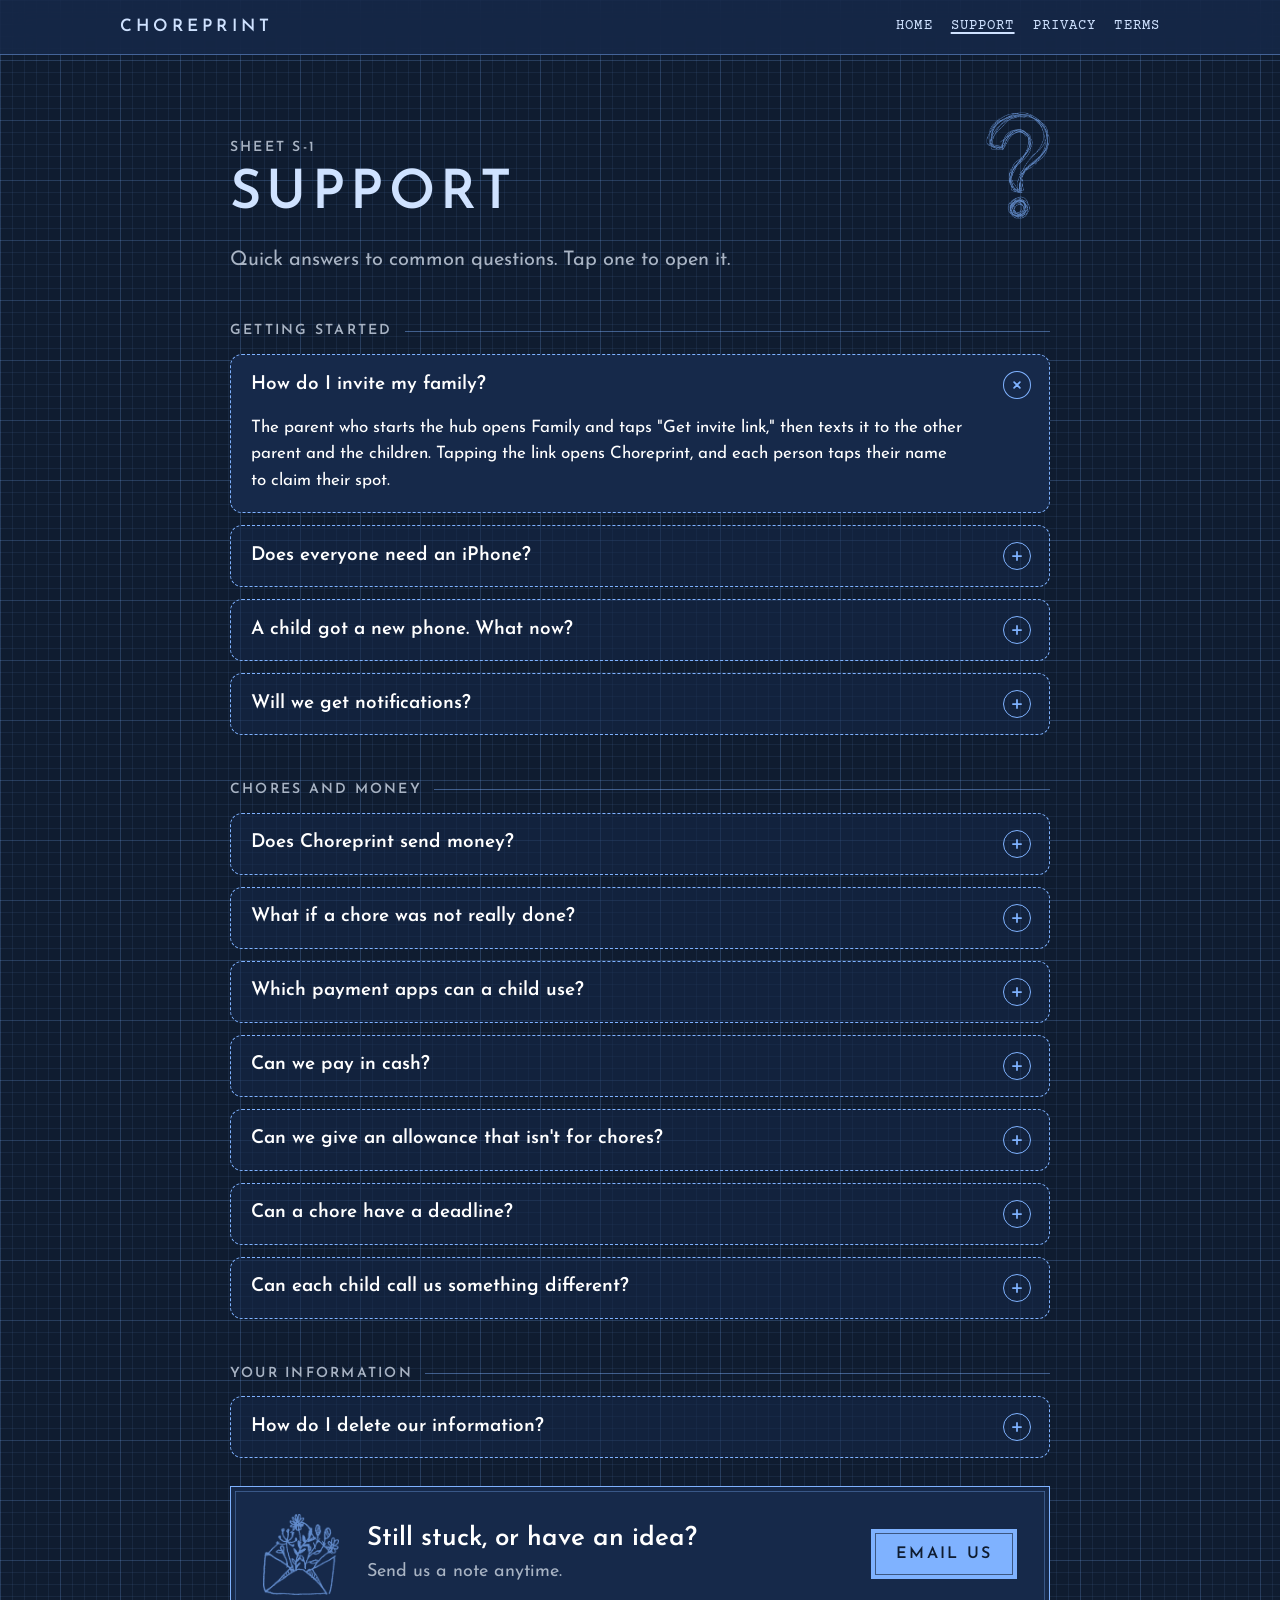
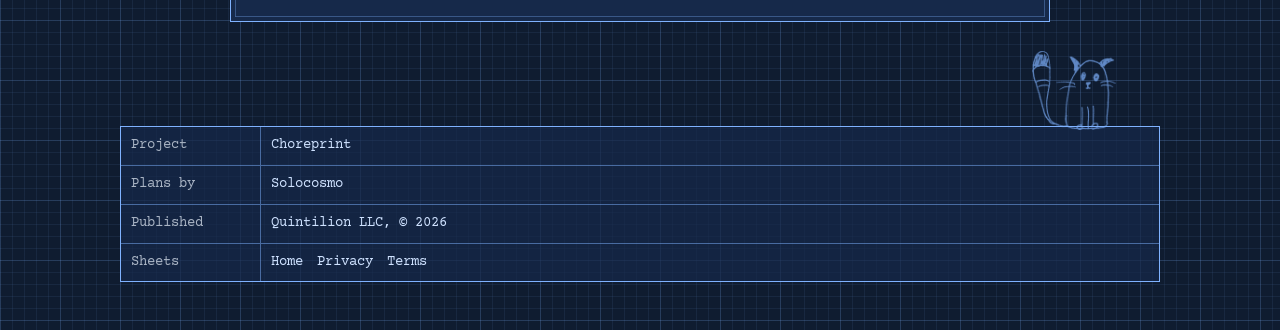
==== commit 6ee86c52: "Footer: Plans by, not Drawn by Co-Authored-By: Claude Opus 5.5 <noreply@anthropic.com>" ====
--- a/contact.html
+++ b/contact.html
@@ -98,7 +98,7 @@
       <h2 id="cta-h">Still stuck, or have an idea?</h2>
       <p>Send us a note anytime.</p>
     </div>
-    <a class="btn" href="mailto:solocosmo@icloud.com?subject=Choreprint%20support">Email us</a>
+    <a class="btn" href="mailto:hello@choreprint.com?subject=Choreprint%20support">Email us</a>
   </section>
 </main>
 
@@ -106,7 +106,7 @@
   <span class="doodle footer-cat" style="--src: url(img/doodle27.png)" aria-hidden="true"></span>
   <div class="titleblock">
     <div>Project</div><div>Choreprint</div>
-    <div>Drawn by</div><div>Solocosmo</div>
+    <div>Plans by</div><div>Solocosmo</div>
     <div>Published</div><div>Quintilion LLC, &copy; 2026</div>
     <div>Sheets</div><div><a href="./">Home</a><a href="privacy.html">Privacy</a><a href="terms.html">Terms</a></div>
   </div>
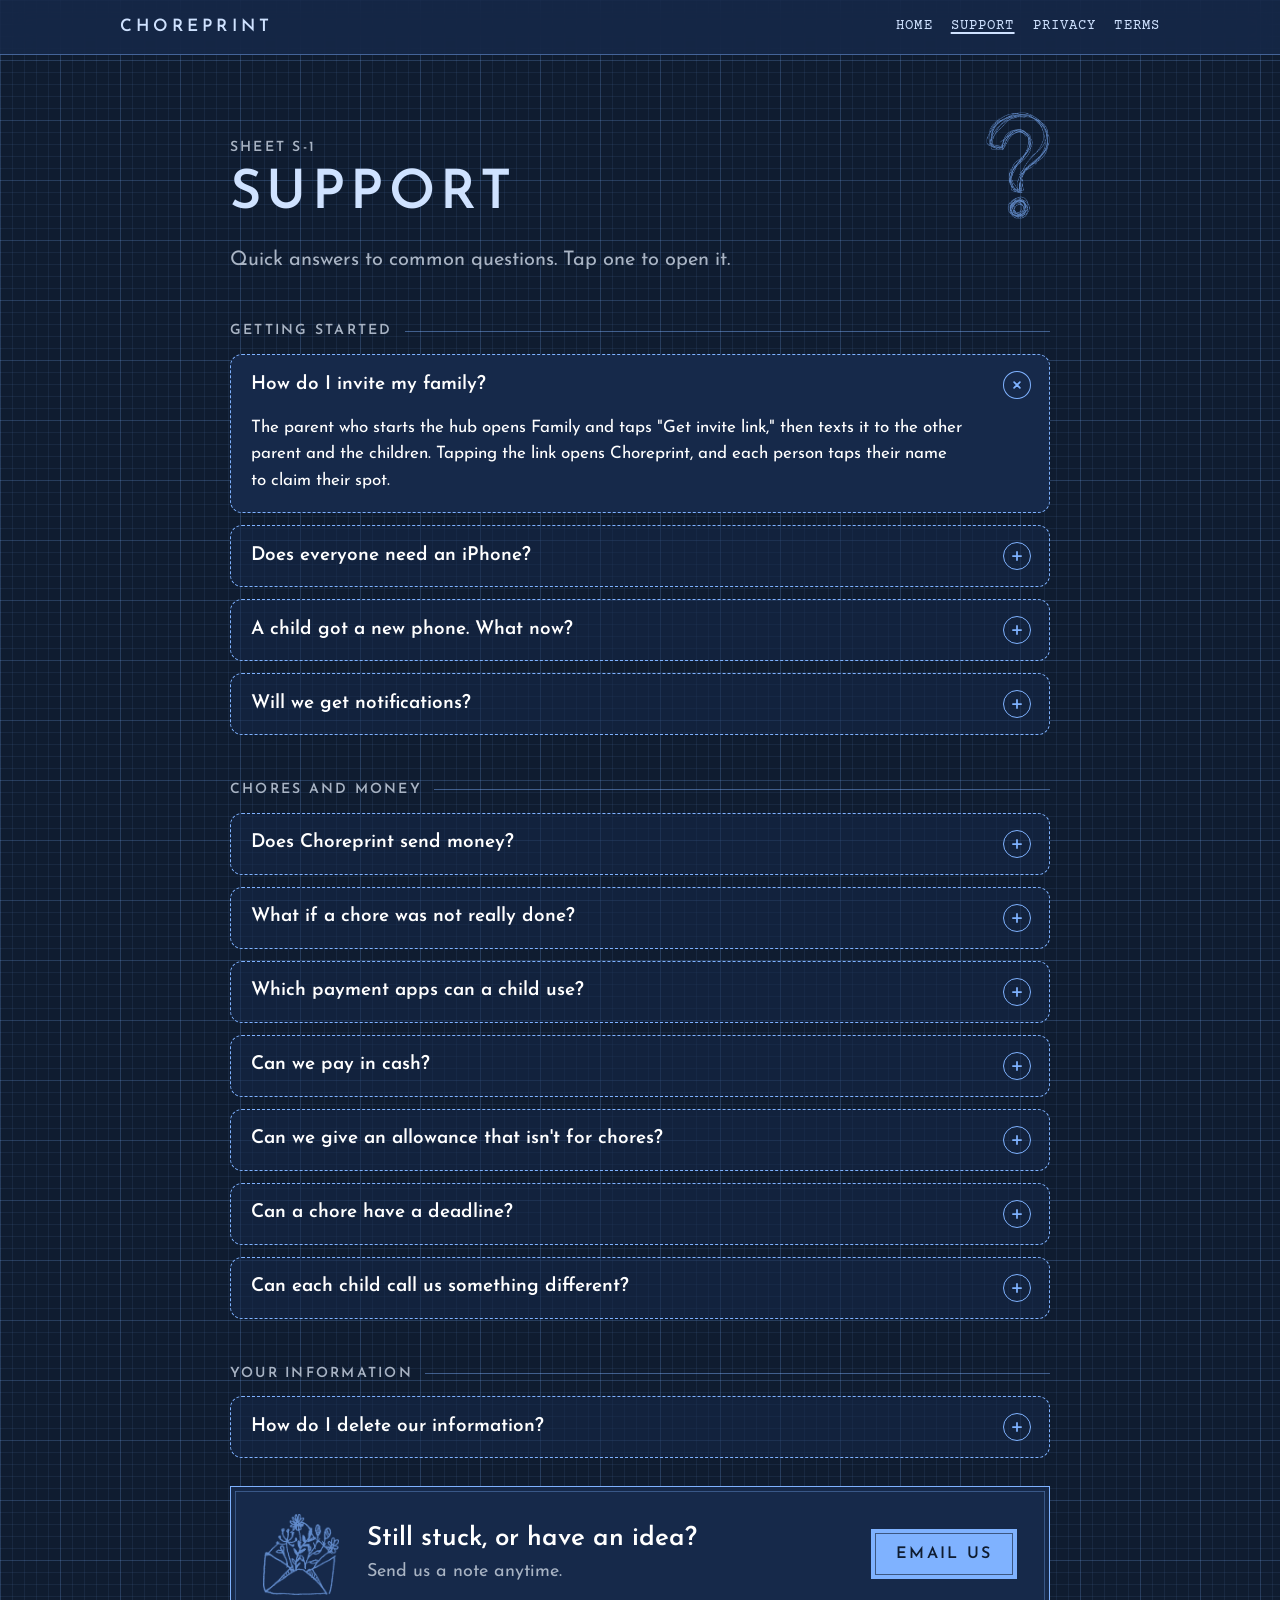
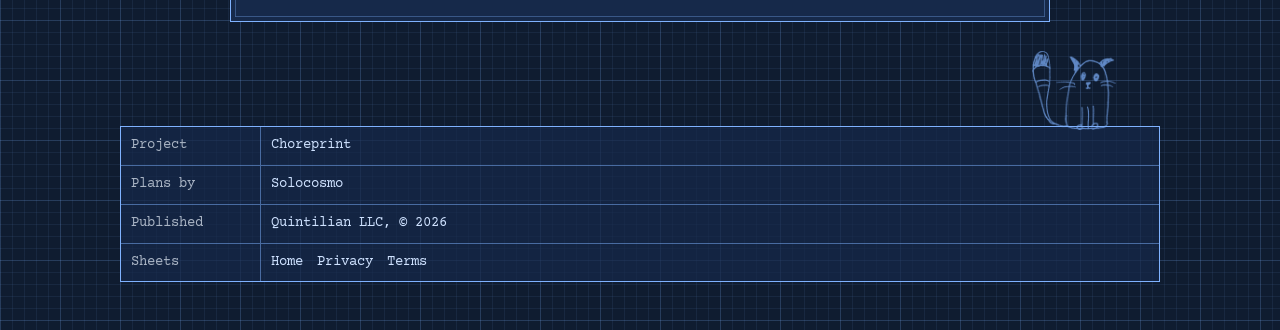
==== commit e6e727a0: "Company name: Quintilian LLC Co-Authored-By: Claude Opus 5.5 <noreply@anthropic.com>" ====
--- a/contact.html
+++ b/contact.html
@@ -107,7 +107,7 @@
   <div class="titleblock">
     <div>Project</div><div>Choreprint</div>
     <div>Plans by</div><div>Solocosmo</div>
-    <div>Published</div><div>Quintilion LLC, &copy; 2026</div>
+    <div>Published</div><div>Quintilian LLC, &copy; 2026</div>
     <div>Sheets</div><div><a href="./">Home</a><a href="privacy.html">Privacy</a><a href="terms.html">Terms</a></div>
   </div>
 </footer>
